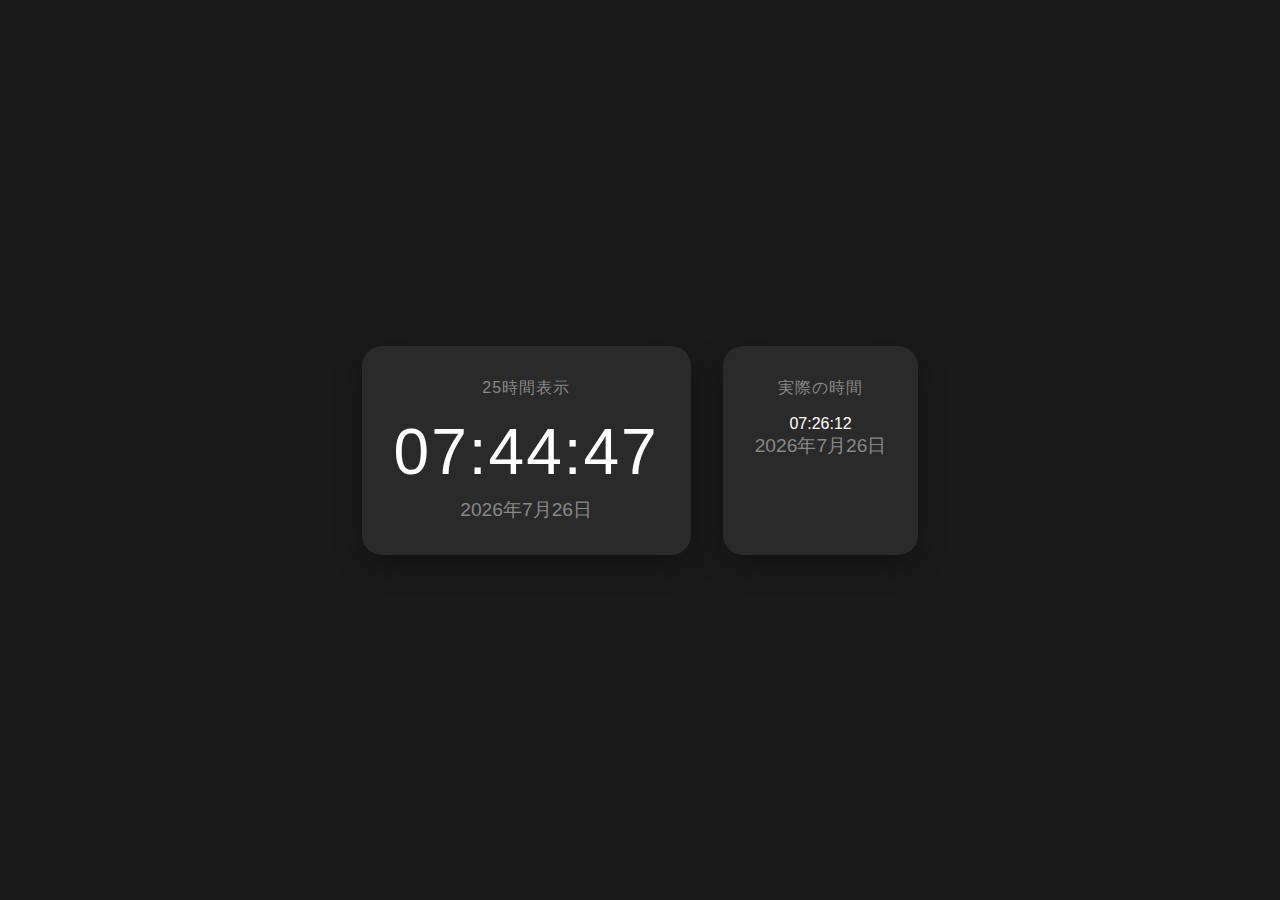
==== index.html @ 9ac72aa5 "初回コミット：25時間時計アプリケーション" ====
<!DOCTYPE html>
<html lang="ja">
<head>
    <meta charset="UTF-8">
    <meta name="viewport" content="width=device-width, initial-scale=1.0">
    <title>25時間時計</title>
    <link rel="stylesheet" href="style.css">
</head>
<body>
    <div class="clocks-wrapper">
        <div class="clock-container">
            <div class="clock">
                <div class="clock-label">25時間表示</div>
                <div class="time">00:00:00</div>
                <div class="date">2024年1月1日</div>
            </div>
        </div>
        <div class="clock-container">
            <div class="clock">
                <div class="clock-label">実際の時間</div>
                <div class="real-time">00:00:00</div>
                <div class="date">2024年1月1日</div>
            </div>
        </div>
    </div>
    <script src="script.js"></script>
</body>
</html>
---- style.css ----
* {
    margin: 0;
    padding: 0;
    box-sizing: border-box;
}

body {
    font-family: 'Helvetica Neue', Arial, sans-serif;
    display: flex;
    justify-content: center;
    align-items: center;
    min-height: 100vh;
    background-color: #1a1a1a;
}

.clocks-wrapper {
    display: flex;
    gap: 2rem;
    padding: 1rem;
}

.clock-container {
    padding: 2rem;
    background-color: #2a2a2a;
    border-radius: 20px;
    box-shadow: 0 10px 30px rgba(0, 0, 0, 0.3);
}

.clock-label {
    font-size: 1rem;
    color: #888;
    margin-bottom: 1rem;
    text-transform: uppercase;
    letter-spacing: 1px;
}

/* レスポンシブデザイン */
@media (max-width: 768px) {
    .clocks-wrapper {
        flex-direction: column;
    }
}

.clock {
    text-align: center;
    color: #ffffff;
}

.time {
    font-size: 4rem;
    font-weight: 300;
    letter-spacing: 2px;
    margin-bottom: 0.5rem;
}

.date {
    font-size: 1.2rem;
    color: #888;
}
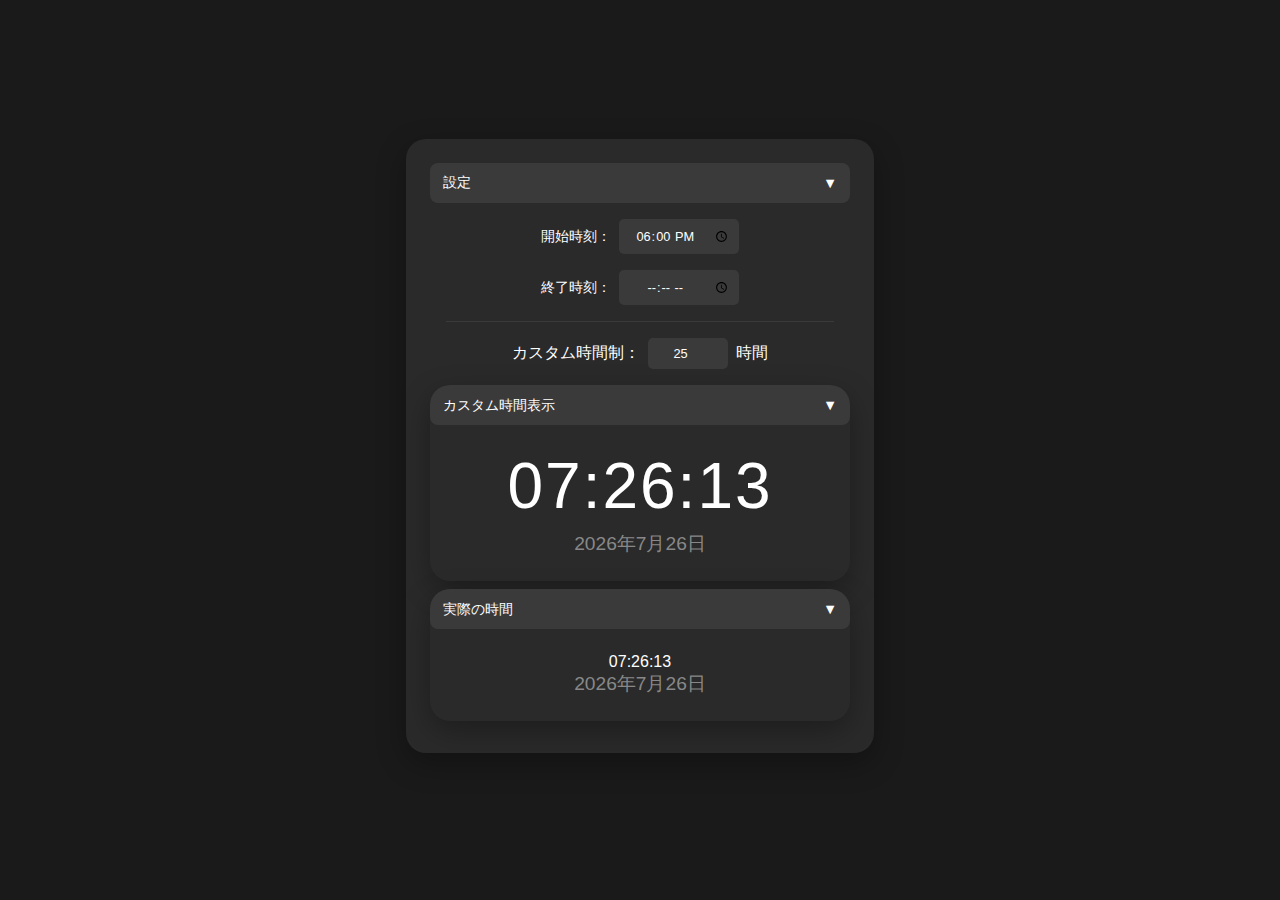
==== commit 6562411d: "設定項目の追加" ====
--- a/index.html
+++ b/index.html
@@ -8,18 +8,50 @@
 </head>
 <body>
     <div class="clocks-wrapper">
-        <div class="clock-container">
-            <div class="clock">
-                <div class="clock-label">25時間表示</div>
-                <div class="time">00:00:00</div>
-                <div class="date">2024年1月1日</div>
+        <div class="settings-container collapsible-section">
+            <div class="section-header">
+                <h2>設定</h2>
+                <button class="toggle-button">▼</button>
+            </div>
+            <div class="section-content">
+                <div class="time-settings">
+                    <div class="time-range">
+                            <label for="start-time">開始時刻：</label>
+                            <input type="time" id="start-time" value="18:00">
+                        </div>
+                        <div class="time-range">
+                            <label for="end-time">終了時刻：</label>
+                            <input type="time" id="end-time" value="24:00">
+                        </div>
+                    </div>
+                    <div class="custom-hours">
+                        <label for="custom-hours">カスタム時間制：</label>
+                        <input type="number" id="custom-hours" min="24" max="48" value="25" step="0.5">
+                        <span>時間</span>
+                    </div>
+                </div>
+        <div class="clock-container collapsible-section">
+            <div class="section-header">
+                <h2>カスタム時間表示</h2>
+                <button class="toggle-button">▼</button>
+            </div>
+            <div class="section-content">
+                <div class="clock">
+                    <div class="time">00:00:00</div>
+                    <div class="date">2024年1月1日</div>
+                </div>
             </div>
         </div>
-        <div class="clock-container">
-            <div class="clock">
-                <div class="clock-label">実際の時間</div>
-                <div class="real-time">00:00:00</div>
-                <div class="date">2024年1月1日</div>
+        <div class="clock-container collapsible-section">
+            <div class="section-header">
+                <h2>実際の時間</h2>
+                <button class="toggle-button">▼</button>
+            </div>
+            <div class="section-content">
+                <div class="clock">
+                    <div class="real-time">00:00:00</div>
+                    <div class="date">2024年1月1日</div>
+                </div>
             </div>
         </div>
     </div>
--- a/style.css
+++ b/style.css
@@ -15,15 +15,149 @@
 
 .clocks-wrapper {
     display: flex;
-    gap: 2rem;
+    flex-direction: column;
+    gap: 1rem;
     padding: 1rem;
+    max-width: 500px;
+    margin: 0 auto;
+    width: 95%;
+}
+
+.settings-container {
+    background-color: #2a2a2a;
+    padding: 1.5rem;
+    border-radius: 20px;
+    color: #fff;
+    box-shadow: 0 10px 30px rgba(0, 0, 0, 0.3);
+    overflow: hidden;
+}
+
+.time-settings {
+    display: flex;
+    justify-content: center;
+    gap: 1rem;
+    margin-bottom: 1rem;
+    flex-wrap: wrap;
+}
+
+.time-range {
+    display: flex;
+    align-items: center;
+    gap: 0.5rem;
+    flex-wrap: wrap;
+    justify-content: center;
+}
+
+.time-range label {
+    white-space: normal;
+    font-size: 0.9rem;
+    max-width: 100%;
+}
+
+.custom-hours {
+    display: flex;
+    justify-content: center;
+    align-items: center;
+    gap: 0.5rem;
+    padding-top: 1rem;
+    border-top: 1px solid #3a3a3a;
+    flex-wrap: wrap;
+}
+
+.settings-container input {
+    padding: 0.5rem;
+    border: none;
+    border-radius: 5px;
+    background-color: #3a3a3a;
+    color: #fff;
+    font-size: 0.8rem;
+    text-align: center;
+}
+
+.settings-container input[type="time"] {
+    width: 120px;
+    font-family: inherit;
+}
+
+.settings-container input[type="number"] {
+    width: 80px;
+}
+
+.settings-container input:focus {
+    outline: 2px solid #4a4a4a;
+}
+
+/* 折りたたみセクションのスタイル */
+.collapsible-section {
+    overflow: hidden;
+    margin-bottom: 0.5rem;
+}
+
+.section-header {
+    display: flex;
+    justify-content: space-between;
+    align-items: center;
+    padding: 0.5rem 0.8rem;
+    background-color: #3a3a3a;
+    border-radius: 8px;
+    cursor: pointer;
+    min-height: 2.5rem;
+}
+
+.section-header h2 {
+    margin: 0;
+    font-size: 0.9rem;
+    color: #ffffff;
+    font-weight: normal;
+    word-break: break-word;
+    flex: 1;
+    padding-right: 10px;
+}
+
+.toggle-button {
+    background: none;
+    border: none;
+    color: #ffffff;
+    font-size: 0.9rem;
+    cursor: pointer;
+    padding: 0;
+    transition: transform 0.3s ease;
+    flex-shrink: 0;
+}
+
+.toggle-button:hover {
+    opacity: 0.8;
+}
+
+.section-content {
+    transition: max-height 0.5s ease-out, padding 0.3s ease-out, opacity 0.3s ease;
+    max-height: 800px;
+    overflow: hidden;
+    opacity: 1;
+    padding: 1rem;
+}
+
+.section-content.collapsed {
+    max-height: 0;
+    margin: 0;
+    padding: 0;
+    opacity: 0;
+}
+
+.toggle-button.collapsed {
+    transform: rotate(-90deg);
 }
 
 .clock-container {
-    padding: 2rem;
+    padding: 0;
     background-color: #2a2a2a;
     border-radius: 20px;
     box-shadow: 0 10px 30px rgba(0, 0, 0, 0.3);
+    overflow: hidden;
+}
+
+.clock-container .section-content {
+    padding: 1.5rem;
 }
 
 .clock-label {
@@ -32,12 +166,55 @@
     margin-bottom: 1rem;
     text-transform: uppercase;
     letter-spacing: 1px;
+    word-wrap: break-word;
 }
 
 /* レスポンシブデザイン */
 @media (max-width: 768px) {
     .clocks-wrapper {
         flex-direction: column;
+        width: 100%;
+    }
+    
+    .time {
+        font-size: 3.5rem;
+    }
+}
+
+@media (max-width: 540px) {
+    .time-settings {
+        flex-direction: column;
+        align-items: center;
+        gap: 1rem;
+    }
+
+    .custom-hours {
+        flex-wrap: wrap;
+        justify-content: center;
+    }
+    
+    .time {
+        font-size: 3rem;
+    }
+    
+    .settings-container {
+        padding: 1rem;
+    }
+    
+    .clock-container .section-content {
+        padding: 1rem;
+    }
+}
+
+@media (max-width: 400px) {
+    .settings-container input[type="time"],
+    .settings-container input[type="number"] {
+        width: 100%;
+        margin: 0.25rem 0;
+    }
+    
+    .time {
+        font-size: 2.5rem;
     }
 }
 
@@ -51,9 +228,11 @@
     font-weight: 300;
     letter-spacing: 2px;
     margin-bottom: 0.5rem;
+    word-break: break-all;
 }
 
 .date {
     font-size: 1.2rem;
     color: #888;
+    word-wrap: break-word;
 }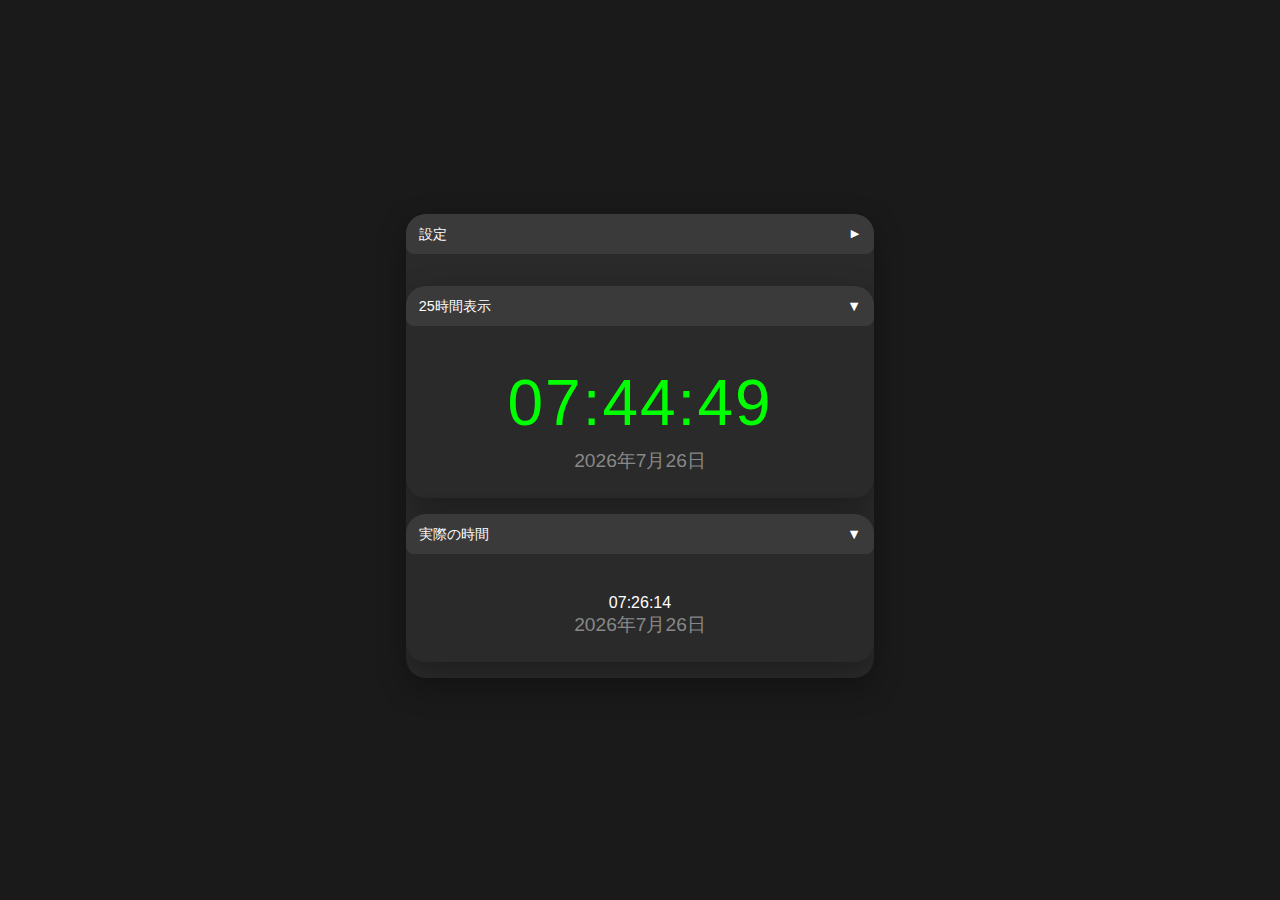
==== commit c1a58caf: "初期表示の際のUIの調整" ====
--- a/index.html
+++ b/index.html
@@ -17,11 +17,11 @@
                 <div class="time-settings">
                     <div class="time-range">
                             <label for="start-time">開始時刻：</label>
-                            <input type="time" id="start-time" value="18:00">
+                            <input type="time" id="start-time" value="00:00">
                         </div>
                         <div class="time-range">
                             <label for="end-time">終了時刻：</label>
-                            <input type="time" id="end-time" value="24:00">
+                            <input type="time" id="end-time" value="00:00">
                         </div>
                     </div>
                     <div class="custom-hours">
@@ -32,7 +32,7 @@
                 </div>
         <div class="clock-container collapsible-section">
             <div class="section-header">
-                <h2>カスタム時間表示</h2>
+                <h2 id="custom-time-title">カスタム時間表示</h2>
                 <button class="toggle-button">▼</button>
             </div>
             <div class="section-content">
--- a/style.css
+++ b/style.css
@@ -25,11 +25,12 @@
 
 .settings-container {
     background-color: #2a2a2a;
-    padding: 1.5rem;
+    padding: 0;
     border-radius: 20px;
     color: #fff;
     box-shadow: 0 10px 30px rgba(0, 0, 0, 0.3);
     overflow: hidden;
+    margin-bottom: 1rem;
 }
 
 .time-settings {
@@ -90,9 +91,22 @@
 /* 折りたたみセクションのスタイル */
 .collapsible-section {
     overflow: hidden;
-    margin-bottom: 0.5rem;
-}
-
+    margin-bottom: 1.5rem;
+    margin-top: 1rem; /* 上側のマージンを追加 */
+}
+
+/* 最初のcollapsible-sectionには上マージンを適用しない */
+.settings-container > .collapsible-section:first-child,
+.clock-container > .collapsible-section:first-child {
+    margin-top: 0;
+}
+
+/* 連続するcollapsibleセクション間の間隔を確保 */
+.settings-container .collapsible-section + .collapsible-section {
+    margin-top: 1rem;
+}
+
+/* section headerのスタイルを調整 - 上側のマージンを削除、下側のマージンのみ維持 */
 .section-header {
     display: flex;
     justify-content: space-between;
@@ -102,6 +116,8 @@
     border-radius: 8px;
     cursor: pointer;
     min-height: 2.5rem;
+    margin-top: 0; /* 上側のマージンを削除 */
+    margin-bottom: 1rem; /* 下側のマージンは維持 */
 }
 
 .section-header h2 {
@@ -135,11 +151,11 @@
     overflow: hidden;
     opacity: 1;
     padding: 1rem;
+    padding-top: 0; /* ヘッダーとコンテンツの間隔が適切になるように調整 */
 }
 
 .section-content.collapsed {
     max-height: 0;
-    margin: 0;
     padding: 0;
     opacity: 0;
 }
@@ -154,9 +170,10 @@
     border-radius: 20px;
     box-shadow: 0 10px 30px rgba(0, 0, 0, 0.3);
     overflow: hidden;
-}
-
-.clock-container .section-content {
+    margin-bottom: 1rem;
+}
+
+.section-content {
     padding: 1.5rem;
 }
 
@@ -235,4 +252,8 @@
     font-size: 1.2rem;
     color: #888;
     word-wrap: break-word;
+}
+
+.clocks-wrapper > :last-child {
+    margin-bottom: 0;
 }